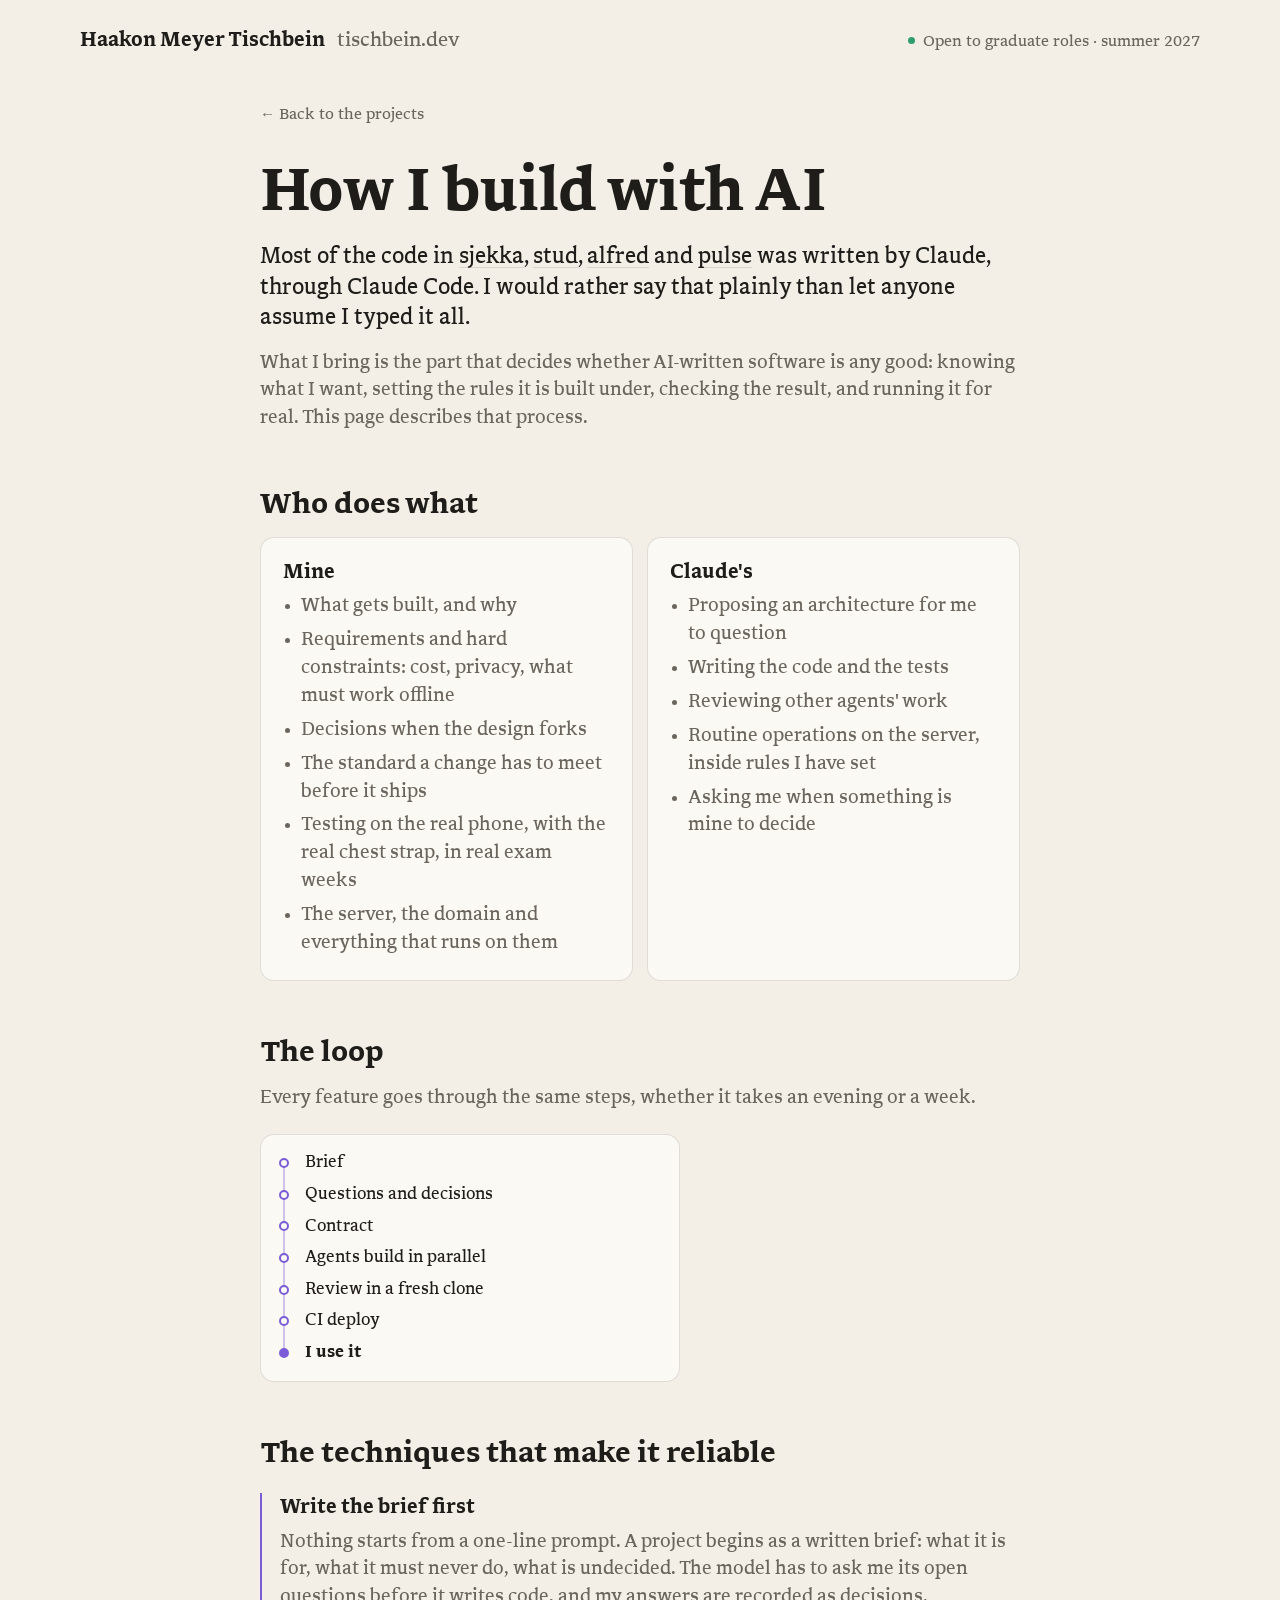
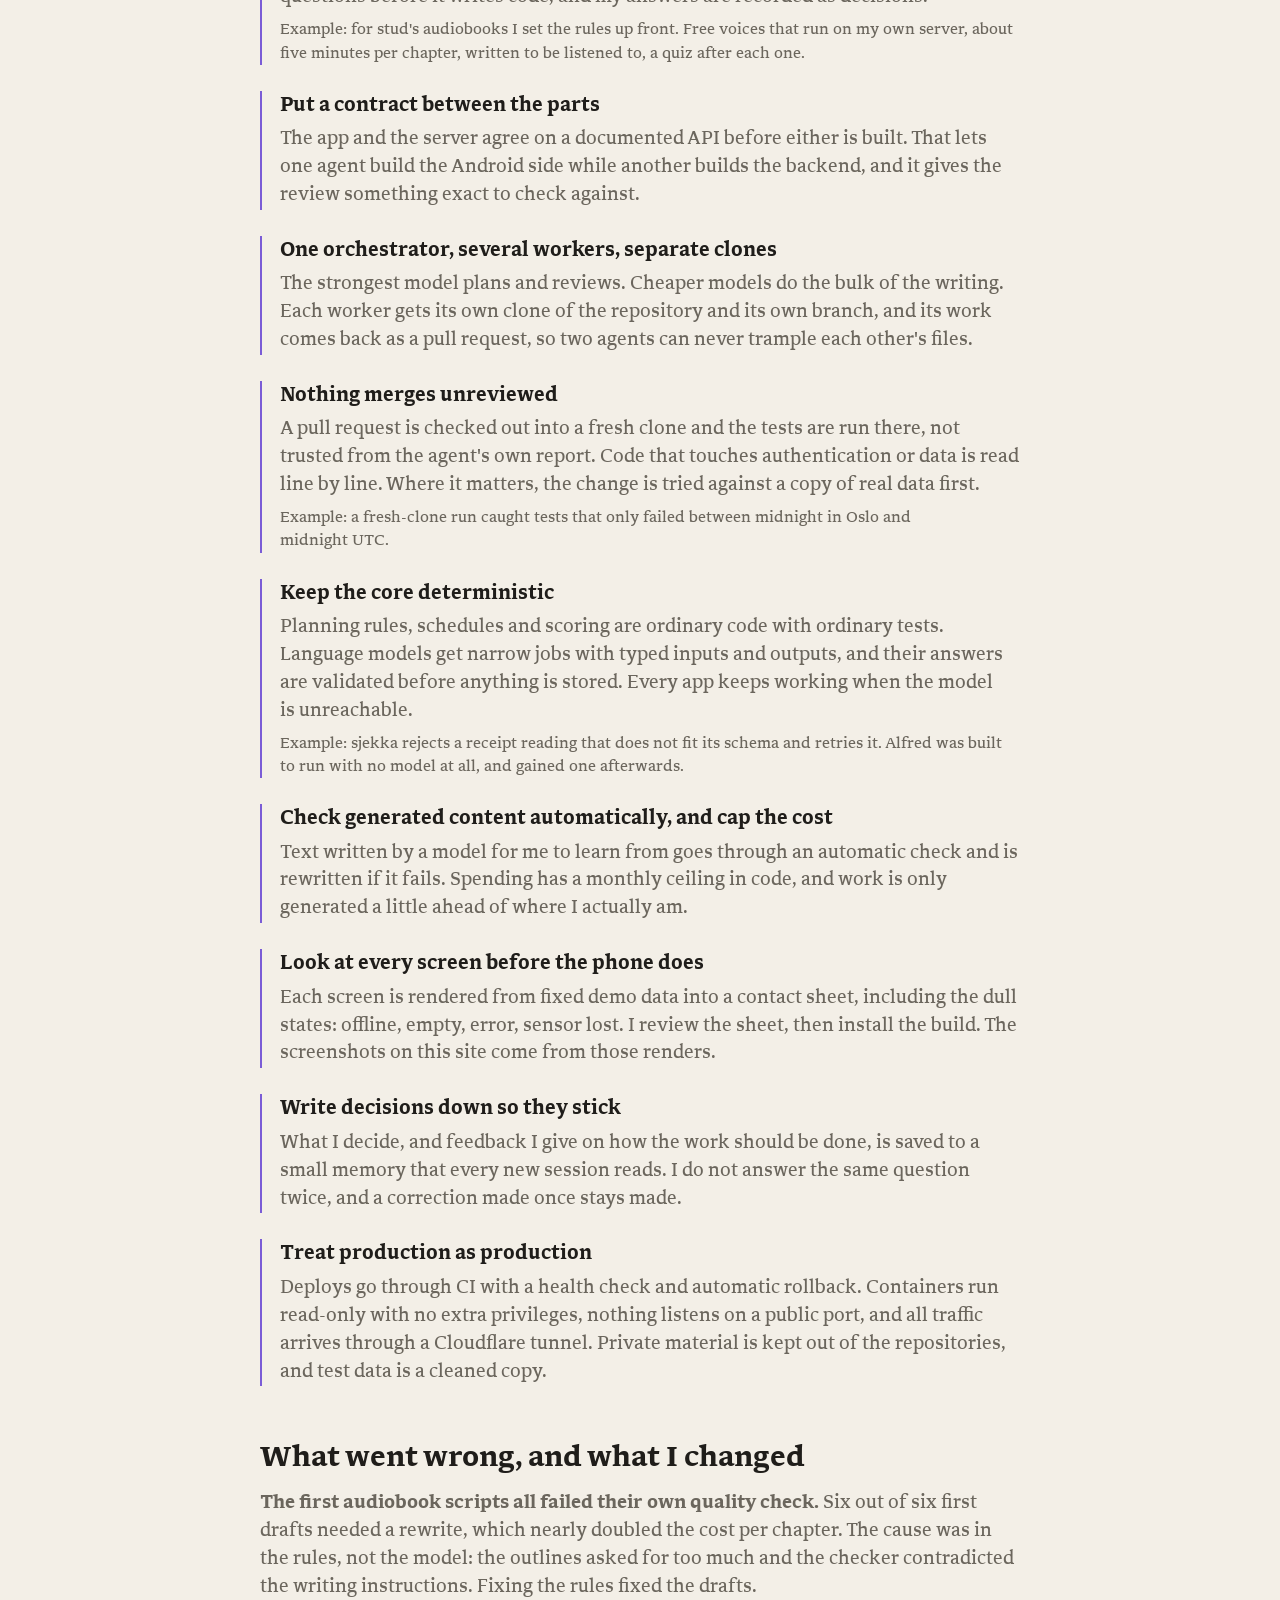
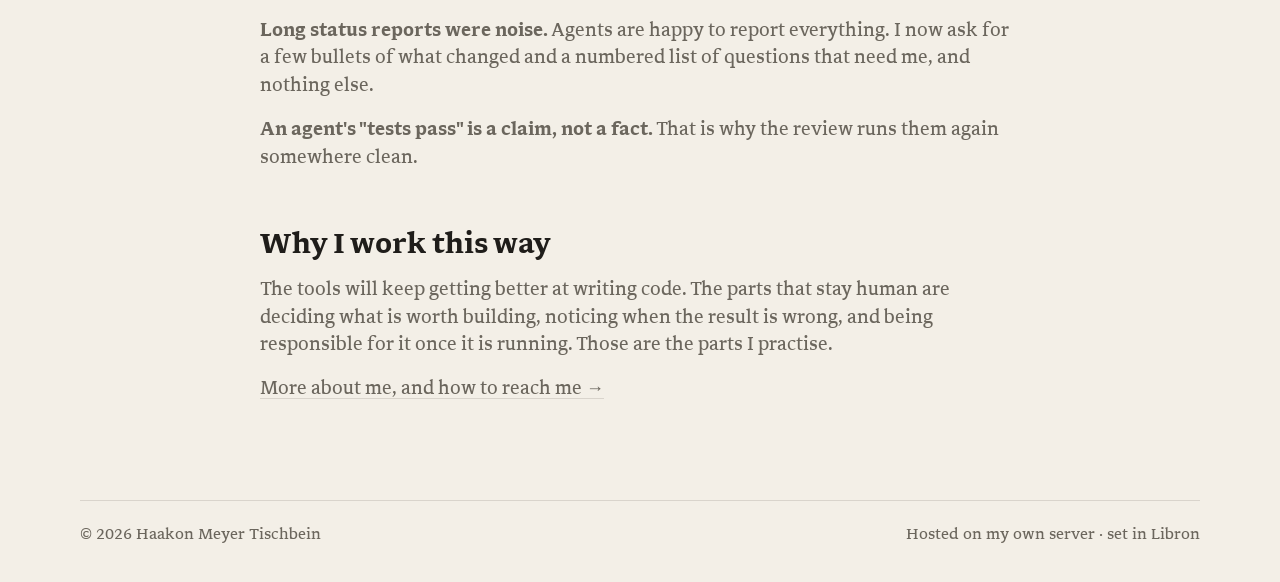
==== ai/index.html @ 83464cff "Pipeline diagrams as a compact step rail Co-Authored-By: Claude Fable 5.2 <noreply@anthropic.com> Cl" ====
<!DOCTYPE html>
<html lang="en" style="--accent:#7a5cd6">
<head>
    <meta charset="UTF-8">
    <meta name="viewport" content="width=device-width, initial-scale=1.0">
    <title>How I build with AI · Haakon Meyer Tischbein</title>
    <meta name="description" content="Most of the code in my apps is written by Claude. This is the process I use to keep ownership of the result: briefs, contracts, isolated agents, review, and production discipline.">
    <meta name="theme-color" content="#f3efe7">
    <link rel="icon" type="image/svg+xml" href="../static/favicon.svg?v=3">
    <link rel="preload" href="../static/fonts/Libron-Regular.woff2" as="font" type="font/woff2" crossorigin>
    <link rel="stylesheet" href="../style.css?v=6">
</head>
<body>
    <header class="top">
        <a href="../" class="mark">Haakon Meyer Tischbein <span>tischbein.dev</span></a>
        <a class="hire" href="../#about">Open to graduate roles · summer 2027</a>
    </header>

    <main class="article">
        <a class="back" href="../#ai">← Back to the projects</a>
        <h1>How I build with AI</h1>
        <p class="lede">Most of the code in <a href="../#sjekka">sjekka</a>, <a href="../#stud">stud</a>, <a href="../#alfred">alfred</a> and <a href="../#pulse">pulse</a> was written by Claude, through Claude Code. I would rather say that plainly than let anyone assume I typed it all.</p>
        <p>What I bring is the part that decides whether AI-written software is any good: knowing what I want, setting the rules it is built under, checking the result, and running it for real. This page describes that process.</p>

        <h2>Who does what</h2>
        <div class="split">
            <div class="box">
                <h3>Mine</h3>
                <ul>
                    <li>What gets built, and why</li>
                    <li>Requirements and hard constraints: cost, privacy, what must work offline</li>
                    <li>Decisions when the design forks</li>
                    <li>The standard a change has to meet before it ships</li>
                    <li>Testing on the real phone, with the real chest strap, in real exam weeks</li>
                    <li>The server, the domain and everything that runs on them</li>
                </ul>
            </div>
            <div class="box">
                <h3>Claude's</h3>
                <ul>
                    <li>Proposing an architecture for me to question</li>
                    <li>Writing the code and the tests</li>
                    <li>Reviewing other agents' work</li>
                    <li>Routine operations on the server, inside rules I have set</li>
                    <li>Asking me when something is mine to decide</li>
                </ul>
            </div>
        </div>

        <h2>The loop</h2>
        <p>Every feature goes through the same steps, whether it takes an evening or a week.</p>
        <ol class="flow loop" aria-label="The steps a feature goes through">
            <li>Brief</li><li>Questions and decisions</li><li>Contract</li><li>Agents build in parallel</li><li>Review in a fresh clone</li><li>CI deploy</li><li>I use it</li>
        </ol>

        <h2>The techniques that make it reliable</h2>
        <div class="tech">
            <div>
                <h3>Write the brief first</h3>
                <p>Nothing starts from a one-line prompt. A project begins as a written brief: what it is for, what it must never do, what is undecided. The model has to ask me its open questions before it writes code, and my answers are recorded as decisions.</p>
                <p class="ex">Example: for stud's audiobooks I set the rules up front. Free voices that run on my own server, about five minutes per chapter, written to be listened to, a quiz after each one.</p>
            </div>
            <div>
                <h3>Put a contract between the parts</h3>
                <p>The app and the server agree on a documented API before either is built. That lets one agent build the Android side while another builds the backend, and it gives the review something exact to check against.</p>
            </div>
            <div>
                <h3>One orchestrator, several workers, separate clones</h3>
                <p>The strongest model plans and reviews. Cheaper models do the bulk of the writing. Each worker gets its own clone of the repository and its own branch, and its work comes back as a pull request, so two agents can never trample each other's files.</p>
            </div>
            <div>
                <h3>Nothing merges unreviewed</h3>
                <p>A pull request is checked out into a fresh clone and the tests are run there, not trusted from the agent's own report. Code that touches authentication or data is read line by line. Where it matters, the change is tried against a copy of real data first.</p>
                <p class="ex">Example: a fresh-clone run caught tests that only failed between midnight in Oslo and midnight UTC.</p>
            </div>
            <div>
                <h3>Keep the core deterministic</h3>
                <p>Planning rules, schedules and scoring are ordinary code with ordinary tests. Language models get narrow jobs with typed inputs and outputs, and their answers are validated before anything is stored. Every app keeps working when the model is unreachable.</p>
                <p class="ex">Example: sjekka rejects a receipt reading that does not fit its schema and retries it. Alfred was built to run with no model at all, and gained one afterwards.</p>
            </div>
            <div>
                <h3>Check generated content automatically, and cap the cost</h3>
                <p>Text written by a model for me to learn from goes through an automatic check and is rewritten if it fails. Spending has a monthly ceiling in code, and work is only generated a little ahead of where I actually am.</p>
            </div>
            <div>
                <h3>Look at every screen before the phone does</h3>
                <p>Each screen is rendered from fixed demo data into a contact sheet, including the dull states: offline, empty, error, sensor lost. I review the sheet, then install the build. The screenshots on this site come from those renders.</p>
            </div>
            <div>
                <h3>Write decisions down so they stick</h3>
                <p>What I decide, and feedback I give on how the work should be done, is saved to a small memory that every new session reads. I do not answer the same question twice, and a correction made once stays made.</p>
            </div>
            <div>
                <h3>Treat production as production</h3>
                <p>Deploys go through CI with a health check and automatic rollback. Containers run read-only with no extra privileges, nothing listens on a public port, and all traffic arrives through a Cloudflare tunnel. Private material is kept out of the repositories, and test data is a cleaned copy.</p>
            </div>
        </div>

        <h2>What went wrong, and what I changed</h2>
        <p><b>The first audiobook scripts all failed their own quality check.</b> Six out of six first drafts needed a rewrite, which nearly doubled the cost per chapter. The cause was in the rules, not the model: the outlines asked for too much and the checker contradicted the writing instructions. Fixing the rules fixed the drafts.</p>
        <p><b>Long status reports were noise.</b> Agents are happy to report everything. I now ask for a few bullets of what changed and a numbered list of questions that need me, and nothing else.</p>
        <p><b>An agent's "tests pass" is a claim, not a fact.</b> That is why the review runs them again somewhere clean.</p>

        <h2>Why I work this way</h2>
        <p>The tools will keep getting better at writing code. The parts that stay human are deciding what is worth building, noticing when the result is wrong, and being responsible for it once it is running. Those are the parts I practise.</p>
        <p><a href="../#about">More about me, and how to reach me →</a></p>
    </main>

    <footer>
        <span>© 2026 Haakon Meyer Tischbein</span>
        <span>Hosted on my own server · set in Libron</span>
    </footer>
</body>
</html>
---- style.css ----
@font-face {
  font-family: "Libron";
  src: url("static/fonts/Libron-Regular.woff2") format("woff2");
  font-weight: 400;
  font-display: swap;
}
@font-face {
  font-family: "Libron";
  src: url("static/fonts/Libron-Bold.woff2") format("woff2");
  font-weight: 700;
  font-display: swap;
}

:root {
  --paper:  #f3efe7;                 /* warm paper background */
  --card:   #fbf9f4;                 /* raised surfaces */
  --line:   rgba(38, 34, 28, 0.13);  /* hairlines */
  --text:   #1f1d1a;                 /* ink */
  --soft:   #6b665d;                 /* secondary text */
  --accent: #2b2926;                 /* set per panel by app.js */
  color-scheme: light;
}

* { box-sizing: border-box; }

html { scroll-behavior: smooth; }
body {
  margin: 0;
  background: var(--paper);
  color: var(--text);
  font-family: "Libron", Georgia, serif;
  font-size: 18px;
  line-height: 1.55;
  -webkit-font-smoothing: antialiased;
}
::selection { background: var(--text); color: var(--paper); }
a { color: inherit; text-decoration: none; }
:focus-visible { outline: 2px solid var(--accent); outline-offset: 3px; border-radius: 4px; }

.top, .tabs, .stage, footer, .article {
  width: min(1120px, 100% - 40px);
  margin-inline: auto;
}

/* name + availability */
.top {
  display: flex;
  flex-wrap: wrap;
  justify-content: space-between;
  align-items: baseline;
  gap: 6px 20px;
  padding: 26px 0 18px;
}
.mark { font-weight: 700; font-size: 19px; }
.mark span { margin-left: 8px; font-weight: 400; color: var(--soft); }
.hire {
  font-size: 15px;
  color: var(--soft);
  transition: color 150ms;
}
.hire::before {
  content: "";
  display: inline-block;
  width: 7px; height: 7px;
  margin-right: 8px;
  border-radius: 50%;
  background: #2f9d6c;
  vertical-align: 2px;
}
.hire:hover { color: var(--text); }

/* the nav bar: one tab per app */
.tabs {
  display: flex;
  align-items: stretch;
  gap: 4px;
  padding: 6px;
  background: var(--card);
  border: 1px solid var(--line);
  border-radius: 18px;
  overflow-x: auto;
  scrollbar-width: none;
}
.tabs::-webkit-scrollbar { display: none; }
.tabs a {
  flex: 1 0 auto;
  display: flex;
  flex-direction: column;
  align-items: center;
  gap: 4px;
  min-width: 84px;
  padding: 12px 14px 10px;
  border-radius: 13px;
  font-size: 15px;
  color: var(--soft);
  white-space: nowrap;
  transition: background 180ms, color 180ms;
}
.tabs svg {
  width: 30px; height: 30px;
  fill: none;
  stroke: currentColor;
  stroke-width: 1.7;
  stroke-linecap: round;
  stroke-linejoin: round;
  transition: transform 220ms cubic-bezier(.3, 1.5, .5, 1), stroke 180ms;
}
.tabs a:hover { color: var(--text); }
.tabs a.on {
  background: var(--paper);
  color: var(--text);
  box-shadow: inset 0 0 0 1px var(--line), 0 1px 2px rgba(38, 34, 28, 0.06);
}
.tabs a.on svg { stroke: var(--accent); transform: translateY(-2px) scale(1.08); }
.tabs .sep { flex: 0 0 1px; margin: 10px 4px; background: var(--line); }

/* the showcase: 3D object on the left, the selected panel on the right */
.stage {
  display: grid;
  grid-template-columns: minmax(0, 5fr) minmax(0, 7fr);
  gap: 24px 48px;
  align-items: start;
  padding: 36px 0 80px;
}
.object {
  position: sticky;
  top: 20px;
  aspect-ratio: 1;
  border-radius: 28px;
  background:
    radial-gradient(closest-side at 50% 46%, color-mix(in srgb, var(--accent) 13%, transparent), transparent 100%);
  transition: background 400ms;
}
.object canvas { display: block; width: 100%; height: 100%; }
.object.no-gl { display: none; }
html:not(.js) .object { display: none; }
html:not(.js) .stage, .stage:has(.object.no-gl) { grid-template-columns: minmax(0, 720px); justify-content: center; }

.panel { min-width: 0; }
.panel[hidden] { display: none; }
html.js .panel { animation: rise 320ms cubic-bezier(.2, .7, .2, 1) both; }
html:not(.js) .panel + .panel { margin-top: 80px; padding-top: 48px; border-top: 1px solid var(--line); }
@keyframes rise { from { opacity: 0; transform: translateY(8px); } }

.kicker {
  margin: 6px 0 10px;
  font-size: 15px;
  color: var(--soft);
}
.live {
  display: inline-block;
  margin-right: 8px;
  padding: 1px 9px 2px;
  border-radius: 99px;
  background: color-mix(in srgb, var(--accent) 14%, transparent);
  color: color-mix(in srgb, var(--accent) 78%, var(--text));
  font-size: 13px;
  font-weight: 700;
}
.panel h1, .panel h2 {
  margin: 0 0 14px;
  font-size: clamp(38px, 5vw, 56px);
  line-height: 1.05;
  font-weight: 700;
  letter-spacing: -0.01em;
  text-wrap: balance;
}
.panel h3 {
  margin: 40px 0 12px;
  padding-top: 20px;
  border-top: 1px solid var(--line);
  font-size: 15px;
  font-weight: 700;
  letter-spacing: 0.08em;
  text-transform: uppercase;
  color: var(--soft);
}
.lede {
  max-width: 36em;
  margin: 0 0 26px;
  font-size: 21px;
  line-height: 1.45;
  text-wrap: pretty;
}

/* phone screenshots */
.shots {
  display: grid;
  grid-template-columns: repeat(3, minmax(0, 1fr));
  gap: 14px;
  margin: 0 0 10px;
}
.shots figure { margin: 0; }
.shots img {
  display: block;
  width: 100%;
  height: auto;
  border-radius: 18px;
  border: 5px solid #171614;
  background: #171614;
  box-shadow: 0 14px 30px -14px rgba(38, 34, 28, 0.45);
}
.shots figcaption { margin-top: 10px; font-size: 14px; color: var(--soft); text-align: center; }
.note { margin: 0 0 26px; font-size: 14px; color: var(--soft); }

/* browser frame for the sjekka recording */
.browser {
  display: block;
  overflow: hidden;
  margin: 0 0 26px;
  border: 1px solid var(--line);
  border-radius: 12px;
  background: #0d0c0b;
  box-shadow: 0 14px 30px -16px rgba(38, 34, 28, 0.4);
}
.browser .chrome {
  display: flex;
  justify-content: space-between;
  padding: 7px 14px;
  background: var(--card);
  border-bottom: 1px solid var(--line);
  font-size: 14px;
  color: var(--soft);
}
.browser video { display: block; width: 100%; aspect-ratio: 16 / 10; object-fit: cover; object-position: top; }

/* small pipeline diagrams: a rail of steps, the last one filled */
.flow {
  margin: 0 0 22px;
  padding: 12px 18px 12px 16px;
  list-style: none;
  background: var(--card);
  border: 1px solid var(--line);
  border-radius: 14px;
  font-size: 16px;
  line-height: 1.35;
}
.flow li {
  position: relative;
  padding: 5px 0 5px 28px;
}
.flow li::before {
  content: "";
  position: absolute;
  left: 2px; top: calc(5px + 0.675em - 5px);
  width: 10px; height: 10px;
  border-radius: 50%;
  border: 2px solid var(--accent);
  background: var(--card);
  box-sizing: border-box;
  z-index: 1;
}
.flow li:not(:last-child)::after {
  content: "";
  position: absolute;
  left: 6px; top: calc(0.675em + 5px);
  width: 2px; height: 100%;
  background: color-mix(in srgb, var(--accent) 35%, transparent);
}
.flow li:last-child { font-weight: 700; }
.flow li:last-child::before { background: var(--accent); }

.points, .why, .also, .steps { margin: 0 0 22px; padding: 0; list-style: none; }
.points li, .why li, .also li {
  position: relative;
  margin-bottom: 9px;
  padding-left: 20px;
  color: var(--soft);
  max-width: 40em;
}
.points li::before, .why li::before, .also li::before {
  content: "";
  position: absolute;
  left: 2px; top: 0.62em;
  width: 7px; height: 7px;
  border-radius: 2px;
  background: var(--accent);
}
.why li { margin-bottom: 14px; }
.why b, .steps b, .cv b, .also a { color: var(--text); }
.why a, .built a, .article p a { border-bottom: 1px solid var(--line); transition: border-color 150ms; }
.why a:hover, .built a:hover, .article p a:hover { border-color: var(--text); }

.steps { counter-reset: step; }
.steps li {
  counter-increment: step;
  position: relative;
  margin-bottom: 14px;
  padding-left: 40px;
  color: var(--soft);
  max-width: 40em;
}
.steps li::before {
  content: counter(step);
  position: absolute;
  left: 0; top: 1px;
  width: 26px; height: 26px;
  border-radius: 50%;
  background: color-mix(in srgb, var(--accent) 14%, transparent);
  color: color-mix(in srgb, var(--accent) 78%, var(--text));
  font-size: 14px;
  font-weight: 700;
  line-height: 26px;
  text-align: center;
}

.tags { display: flex; flex-wrap: wrap; gap: 6px; margin: 0 0 24px; padding: 0; list-style: none; }
.tags li {
  padding: 2px 10px 3px;
  border: 1px solid var(--line);
  border-radius: 99px;
  font-size: 14px;
  color: var(--soft);
}

.actions { display: flex; flex-wrap: wrap; gap: 10px; margin: 0 0 22px; }
.pill {
  display: inline-flex;
  align-items: center;
  gap: 8px;
  padding: 9px 18px 10px;
  border: 1px solid var(--line);
  border-radius: 99px;
  background: var(--card);
  color: var(--text);
  font: inherit;
  font-size: 16px;
  cursor: pointer;
  transition: transform 150ms, border-color 150ms, background 150ms;
}
.pill:hover { transform: translateY(-1px); border-color: var(--text); }
.pill.primary { background: var(--text); border-color: var(--text); color: var(--paper); }
.arrow { display: inline-block; transition: transform 150ms; }
a:hover > .arrow { transform: translate(2px, -2px); }

.built { margin: 0; font-size: 15px; color: var(--soft); }

/* CV-style rows */
.cv { margin: 0; }
.cv div {
  display: grid;
  grid-template-columns: 130px minmax(0, 1fr);
  gap: 4px 16px;
  padding: 7px 0;
}
.cv dt { color: var(--soft); font-size: 16px; }
.cv dd { margin: 0; color: var(--soft); }
.also a { margin-right: 6px; font-weight: 700; }

footer {
  display: flex;
  flex-wrap: wrap;
  justify-content: space-between;
  gap: 8px;
  padding: 22px 0 36px;
  border-top: 1px solid var(--line);
  font-size: 15px;
  color: var(--soft);
}

/* the long-form page */
.article { max-width: 760px; padding: 28px 0 80px; }
.article .back { font-size: 15px; color: var(--soft); }
.article .back:hover { color: var(--text); }
.article h1 {
  margin: 34px 0 18px;
  font-size: clamp(38px, 6vw, 58px);
  line-height: 1.05;
  letter-spacing: -0.01em;
  text-wrap: balance;
}
.article h2 { margin: 56px 0 14px; font-size: 28px; line-height: 1.2; }
.article h3 { margin: 0 0 6px; font-size: 19px; }
.article p { margin: 0 0 16px; color: var(--soft); text-wrap: pretty; }
.article p.lede { color: var(--text); }
.article .split {
  display: grid;
  grid-template-columns: repeat(2, minmax(0, 1fr));
  gap: 14px;
}
.article .box {
  padding: 20px 22px 8px;
  background: var(--card);
  border: 1px solid var(--line);
  border-radius: 14px;
}
.article .box ul { margin: 0 0 14px; padding-left: 18px; color: var(--soft); }
.article .box li { margin-bottom: 6px; }
.article .loop { margin: 22px 0 8px; max-width: 420px; }
.article .tech { display: grid; gap: 26px; margin-top: 22px; }
.article .tech > div { padding-left: 18px; border-left: 2px solid var(--accent); }
.article .tech p { margin-bottom: 0; }
.article .tech .ex { margin-top: 6px; font-size: 15px; }

@media (max-width: 860px) {
  .stage { grid-template-columns: minmax(0, 1fr); padding-top: 12px; }
  .object { position: static; width: min(300px, 70%); margin: 0 auto -8px; }
  .tabs a { min-width: 72px; padding: 10px 12px 8px; }
  .cv div { grid-template-columns: minmax(0, 1fr); }
  .article .split { grid-template-columns: minmax(0, 1fr); }
}
@media (max-width: 480px) {
  body { font-size: 17px; }
  .lede { font-size: 19px; }
  .shots { gap: 8px; }
  .shots img { border-width: 3px; border-radius: 12px; }
}
@media (prefers-reduced-motion: reduce) {
  html { scroll-behavior: auto; }
  html.js .panel { animation: none; }
  * { transition: none !important; }
}
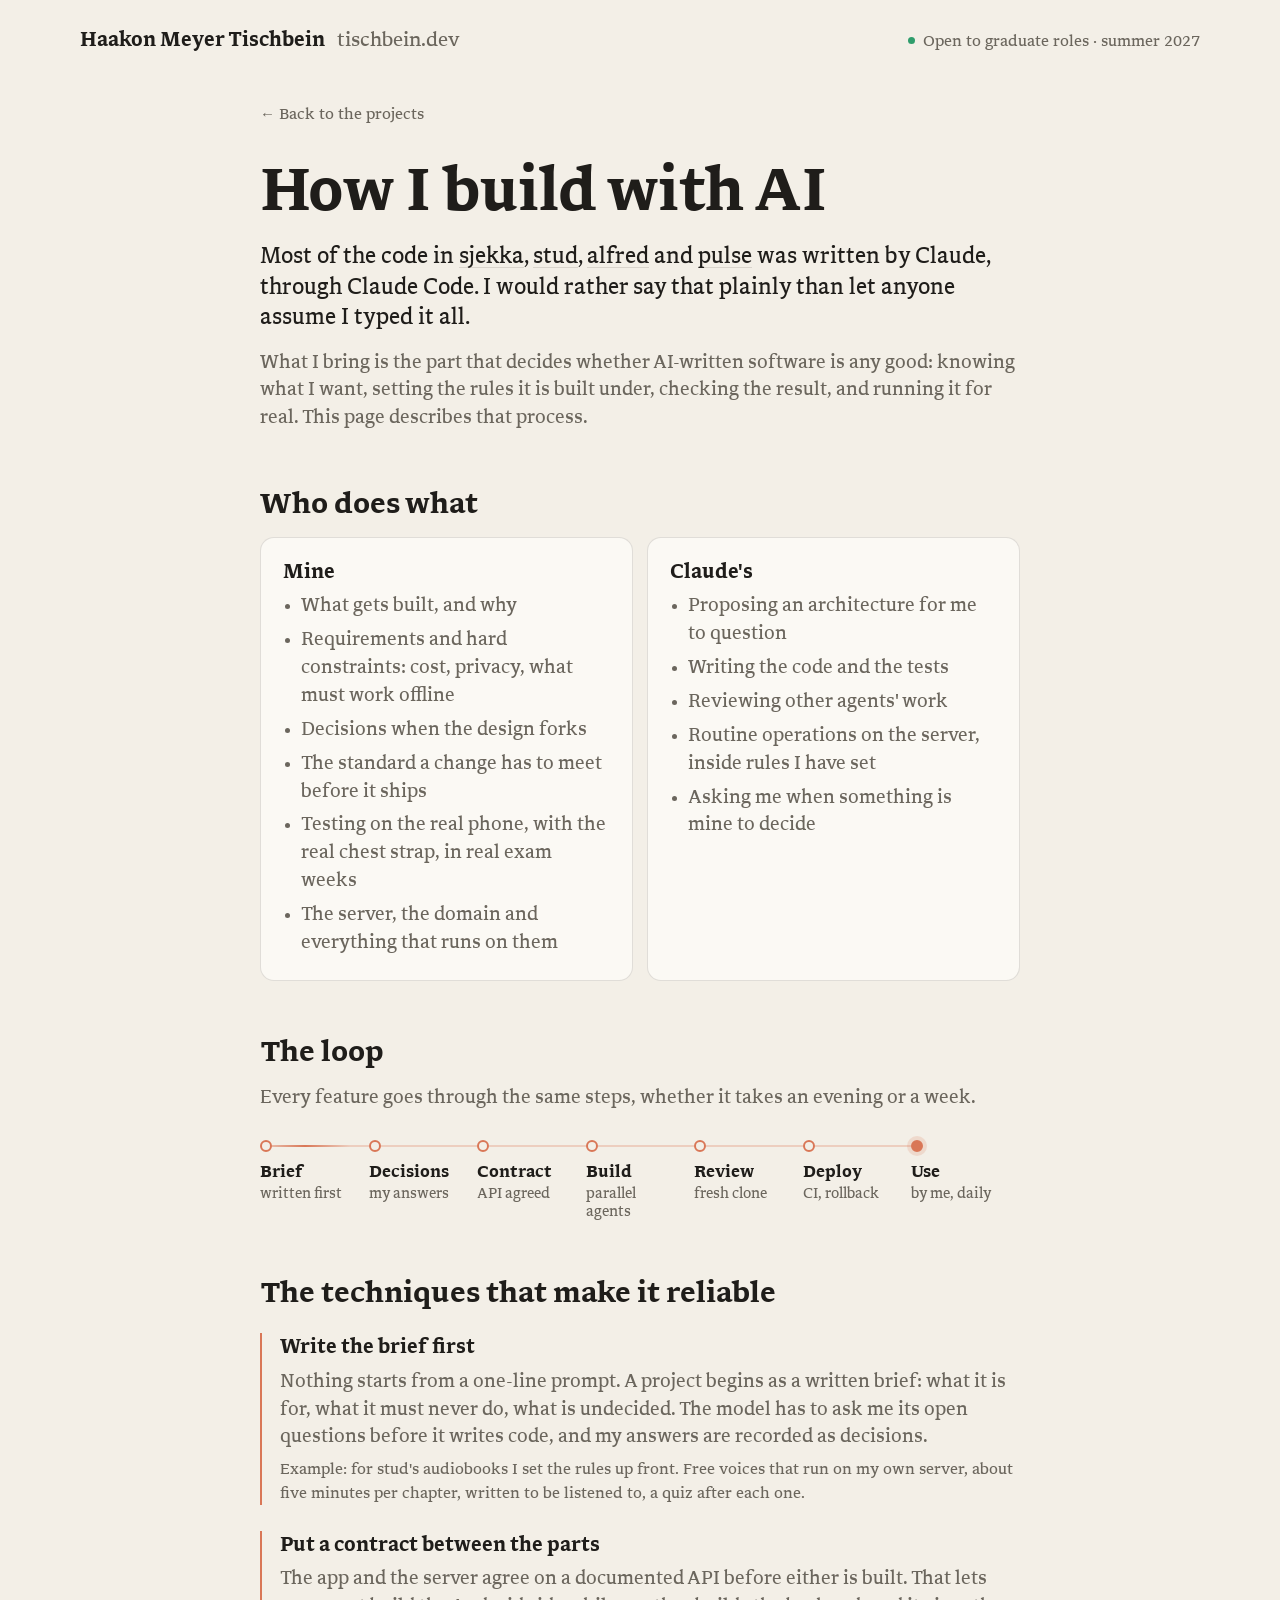
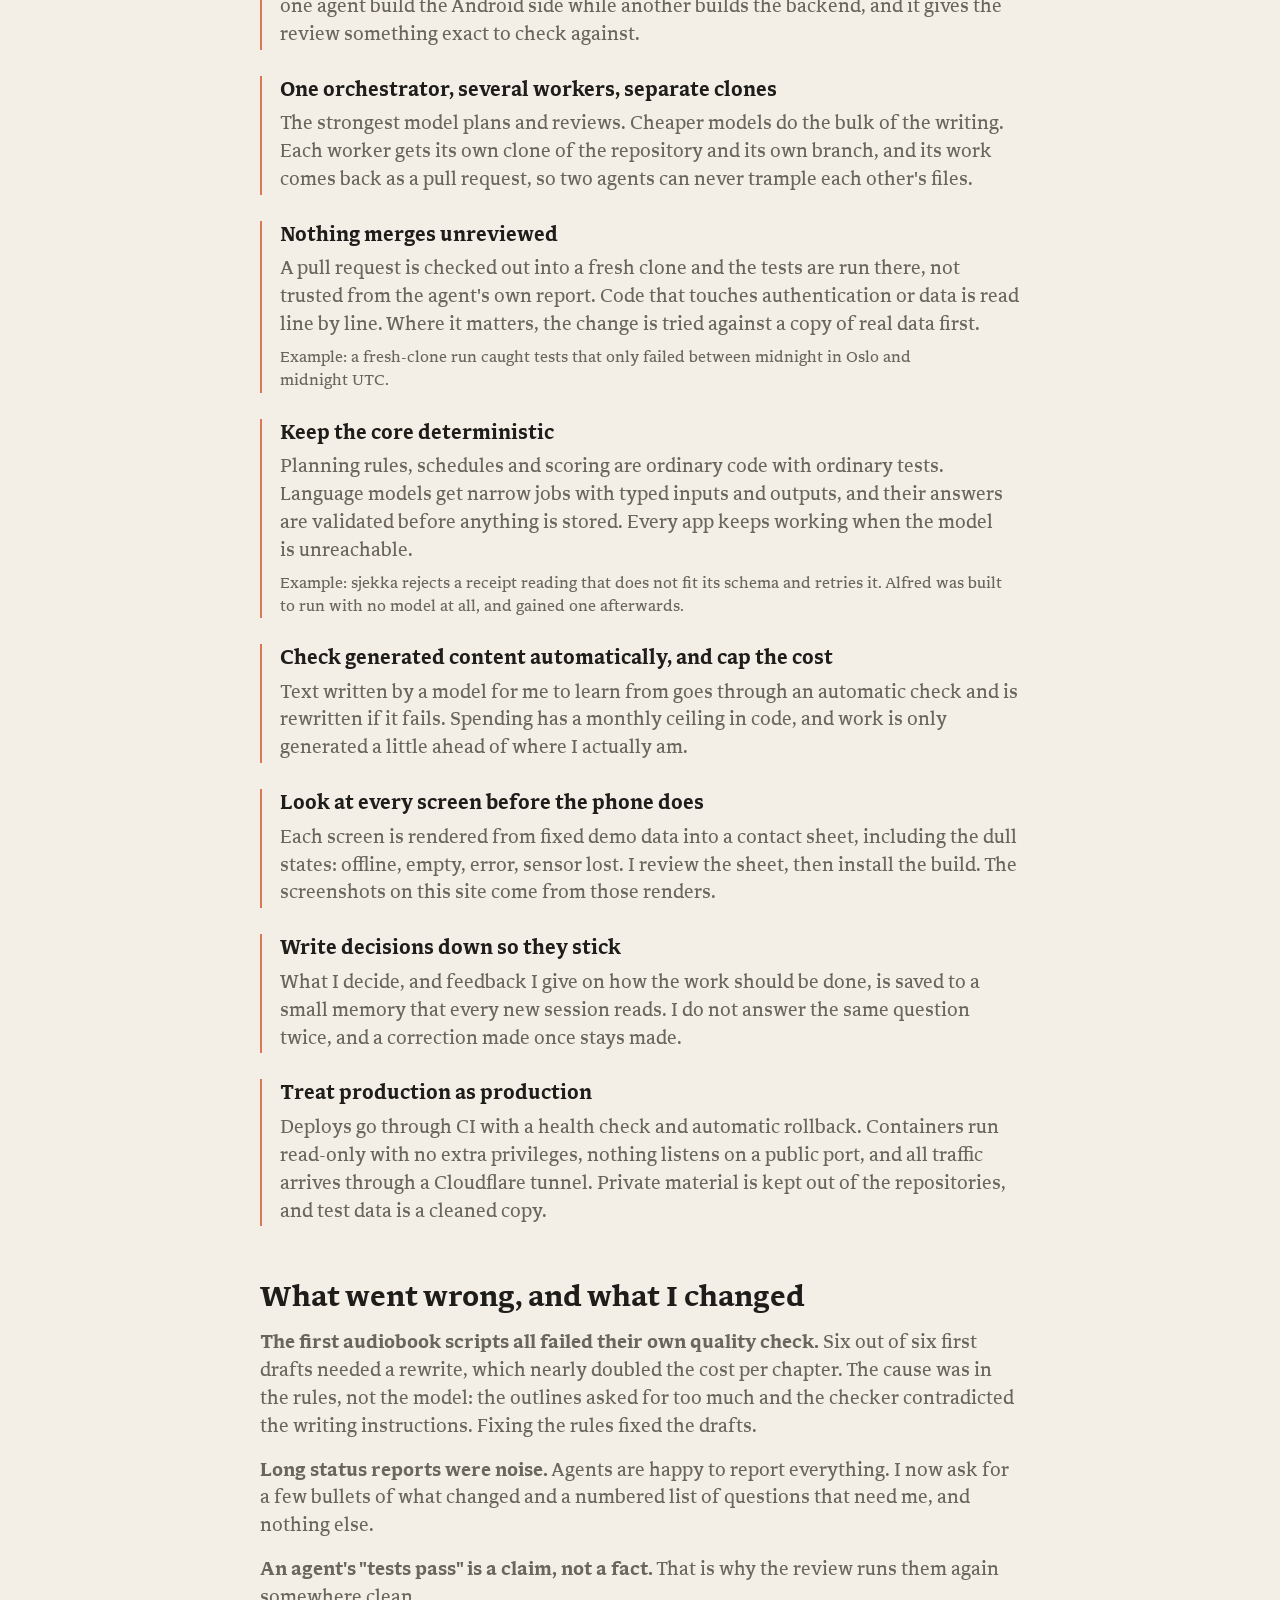
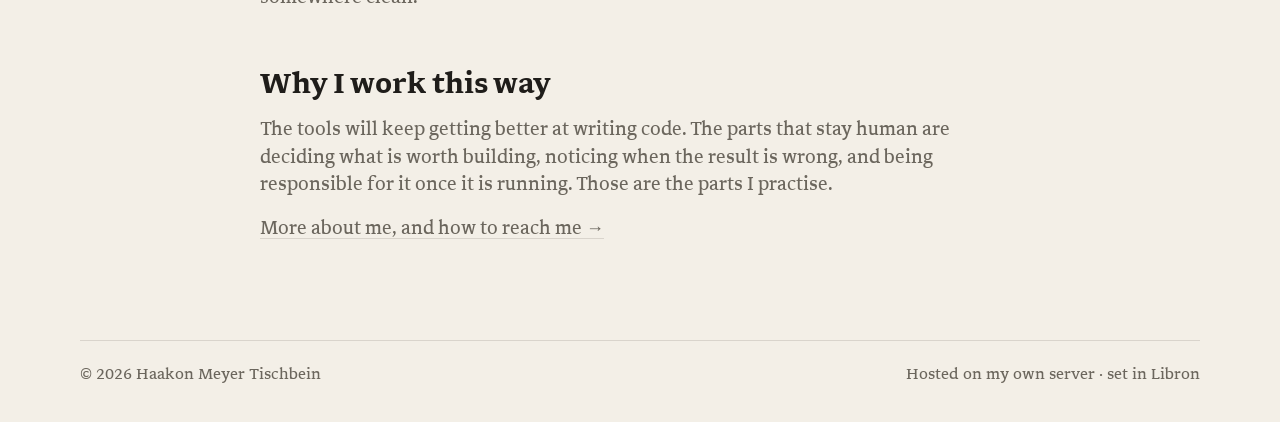
==== commit f71a794f: "Diagrams as a station track; AI object as a coral starburst Co-Authored-By: Claude Fable 5.2 <norepl" ====
--- a/ai/index.html
+++ b/ai/index.html
@@ -1,5 +1,5 @@
 <!DOCTYPE html>
-<html lang="en" style="--accent:#7a5cd6">
+<html lang="en" style="--accent:#d97757">
 <head>
     <meta charset="UTF-8">
     <meta name="viewport" content="width=device-width, initial-scale=1.0">
@@ -8,7 +8,7 @@
     <meta name="theme-color" content="#f3efe7">
     <link rel="icon" type="image/svg+xml" href="../static/favicon.svg?v=3">
     <link rel="preload" href="../static/fonts/Libron-Regular.woff2" as="font" type="font/woff2" crossorigin>
-    <link rel="stylesheet" href="../style.css?v=6">
+    <link rel="stylesheet" href="../style.css?v=7">
 </head>
 <body>
     <header class="top">
@@ -49,9 +49,9 @@
 
         <h2>The loop</h2>
         <p>Every feature goes through the same steps, whether it takes an evening or a week.</p>
-        <ol class="flow loop" aria-label="The steps a feature goes through">
-            <li>Brief</li><li>Questions and decisions</li><li>Contract</li><li>Agents build in parallel</li><li>Review in a fresh clone</li><li>CI deploy</li><li>I use it</li>
-        </ol>
+        <ol class="flow loop" style="--n:7" aria-label="The steps a feature goes through">
+                <li><b>Brief</b><span>written first</span></li><li><b>Decisions</b><span>my answers</span></li><li><b>Contract</b><span>API agreed</span></li><li><b>Build</b><span>parallel agents</span></li><li><b>Review</b><span>fresh clone</span></li><li><b>Deploy</b><span>CI, rollback</span></li><li><b>Use</b><span>by me, daily</span></li>
+            </ol>
 
         <h2>The techniques that make it reliable</h2>
         <div class="tech">
--- a/style.css
+++ b/style.css
@@ -224,41 +224,57 @@
 }
 .browser video { display: block; width: 100%; aspect-ratio: 16 / 10; object-fit: cover; object-position: top; }
 
-/* small pipeline diagrams: a rail of steps, the last one filled */
+/* pipeline diagrams: stations on a track, a highlight travelling along it */
 .flow {
-  margin: 0 0 22px;
-  padding: 12px 18px 12px 16px;
+  position: relative;
+  display: grid;
+  grid-template-columns: repeat(var(--n, 4), minmax(0, 1fr));
+  margin: 4px 0 26px;
+  padding: 0;
   list-style: none;
-  background: var(--card);
-  border: 1px solid var(--line);
-  border-radius: 14px;
-  font-size: 16px;
-  line-height: 1.35;
 }
 .flow li {
   position: relative;
-  padding: 5px 0 5px 28px;
-}
+  padding: 24px 14px 0 0;
+  font-size: 14px;
+  line-height: 1.3;
+  color: var(--soft);
+}
+.flow b { display: block; margin-bottom: 2px; font-size: 16px; color: var(--text); }
+.flow span { display: block; text-wrap: balance; }
 .flow li::before {
   content: "";
   position: absolute;
-  left: 2px; top: calc(5px + 0.675em - 5px);
-  width: 10px; height: 10px;
+  left: 0; top: 2px;
+  width: 12px; height: 12px;
   border-radius: 50%;
   border: 2px solid var(--accent);
-  background: var(--card);
+  background: var(--paper);
   box-sizing: border-box;
   z-index: 1;
 }
+.flow li:last-child::before { background: var(--accent); box-shadow: 0 0 0 4px color-mix(in srgb, var(--accent) 18%, transparent); }
 .flow li:not(:last-child)::after {
   content: "";
   position: absolute;
-  left: 6px; top: calc(0.675em + 5px);
-  width: 2px; height: 100%;
-  background: color-mix(in srgb, var(--accent) 35%, transparent);
-}
-.flow li:last-child { font-weight: 700; }
-.flow li:last-child::before { background: var(--accent); }
+  left: 12px; right: 0; top: 7px;
+  height: 2px;
+  background: color-mix(in srgb, var(--accent) 28%, transparent);
+}
+.flow::after {
+  content: "";
+  position: absolute;
+  left: 0; top: 7px;
+  width: calc(100% - 100% / var(--n, 4));
+  height: 2px;
+  background: linear-gradient(90deg, transparent, var(--accent), transparent) no-repeat;
+  background-size: 90px 100%;
+  animation: travel 3.6s cubic-bezier(.45, 0, .55, 1) infinite;
+}
+@keyframes travel {
+  from { background-position: -90px 0; }
+  to { background-position: calc(100% + 90px) 0; }
+}
 
 .points, .why, .also, .steps { margin: 0 0 22px; padding: 0; list-style: none; }
 .points li, .why li, .also li {
@@ -386,7 +402,7 @@
 }
 .article .box ul { margin: 0 0 14px; padding-left: 18px; color: var(--soft); }
 .article .box li { margin-bottom: 6px; }
-.article .loop { margin: 22px 0 8px; max-width: 420px; }
+.article .loop { margin: 26px 0 8px; }
 .article .tech { display: grid; gap: 26px; margin-top: 22px; }
 .article .tech > div { padding-left: 18px; border-left: 2px solid var(--accent); }
 .article .tech p { margin-bottom: 0; }
@@ -399,6 +415,13 @@
   .cv div { grid-template-columns: minmax(0, 1fr); }
   .article .split { grid-template-columns: minmax(0, 1fr); }
 }
+@media (max-width: 600px) {
+  .flow li { padding-right: 8px; }
+  .flow b { font-size: 14px; }
+  .flow span { font-size: 12px; }
+  .flow.loop { grid-template-columns: repeat(4, minmax(0, 1fr)); row-gap: 16px; }
+  .flow.loop::after { display: none; }
+}
 @media (max-width: 480px) {
   body { font-size: 17px; }
   .lede { font-size: 19px; }
@@ -408,5 +431,6 @@
 @media (prefers-reduced-motion: reduce) {
   html { scroll-behavior: auto; }
   html.js .panel { animation: none; }
+  .flow::after { display: none; }
   * { transition: none !important; }
 }
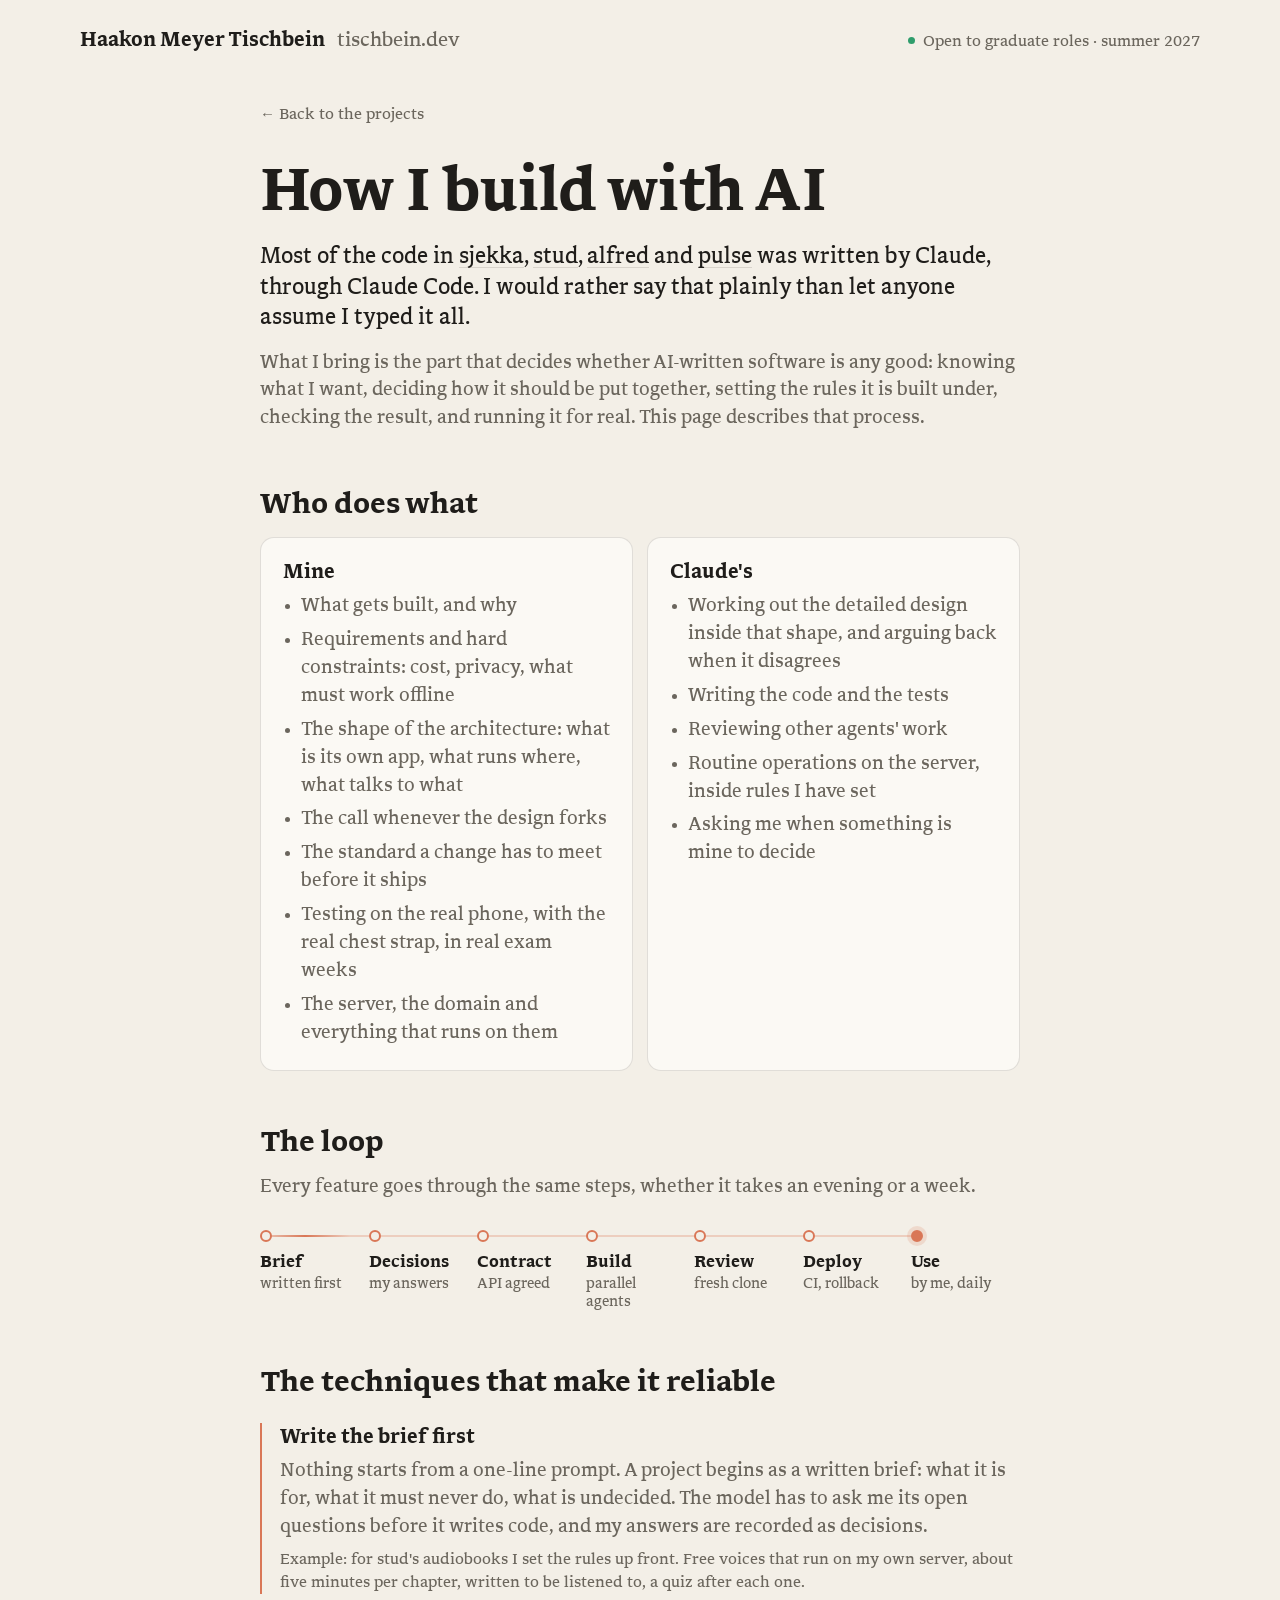
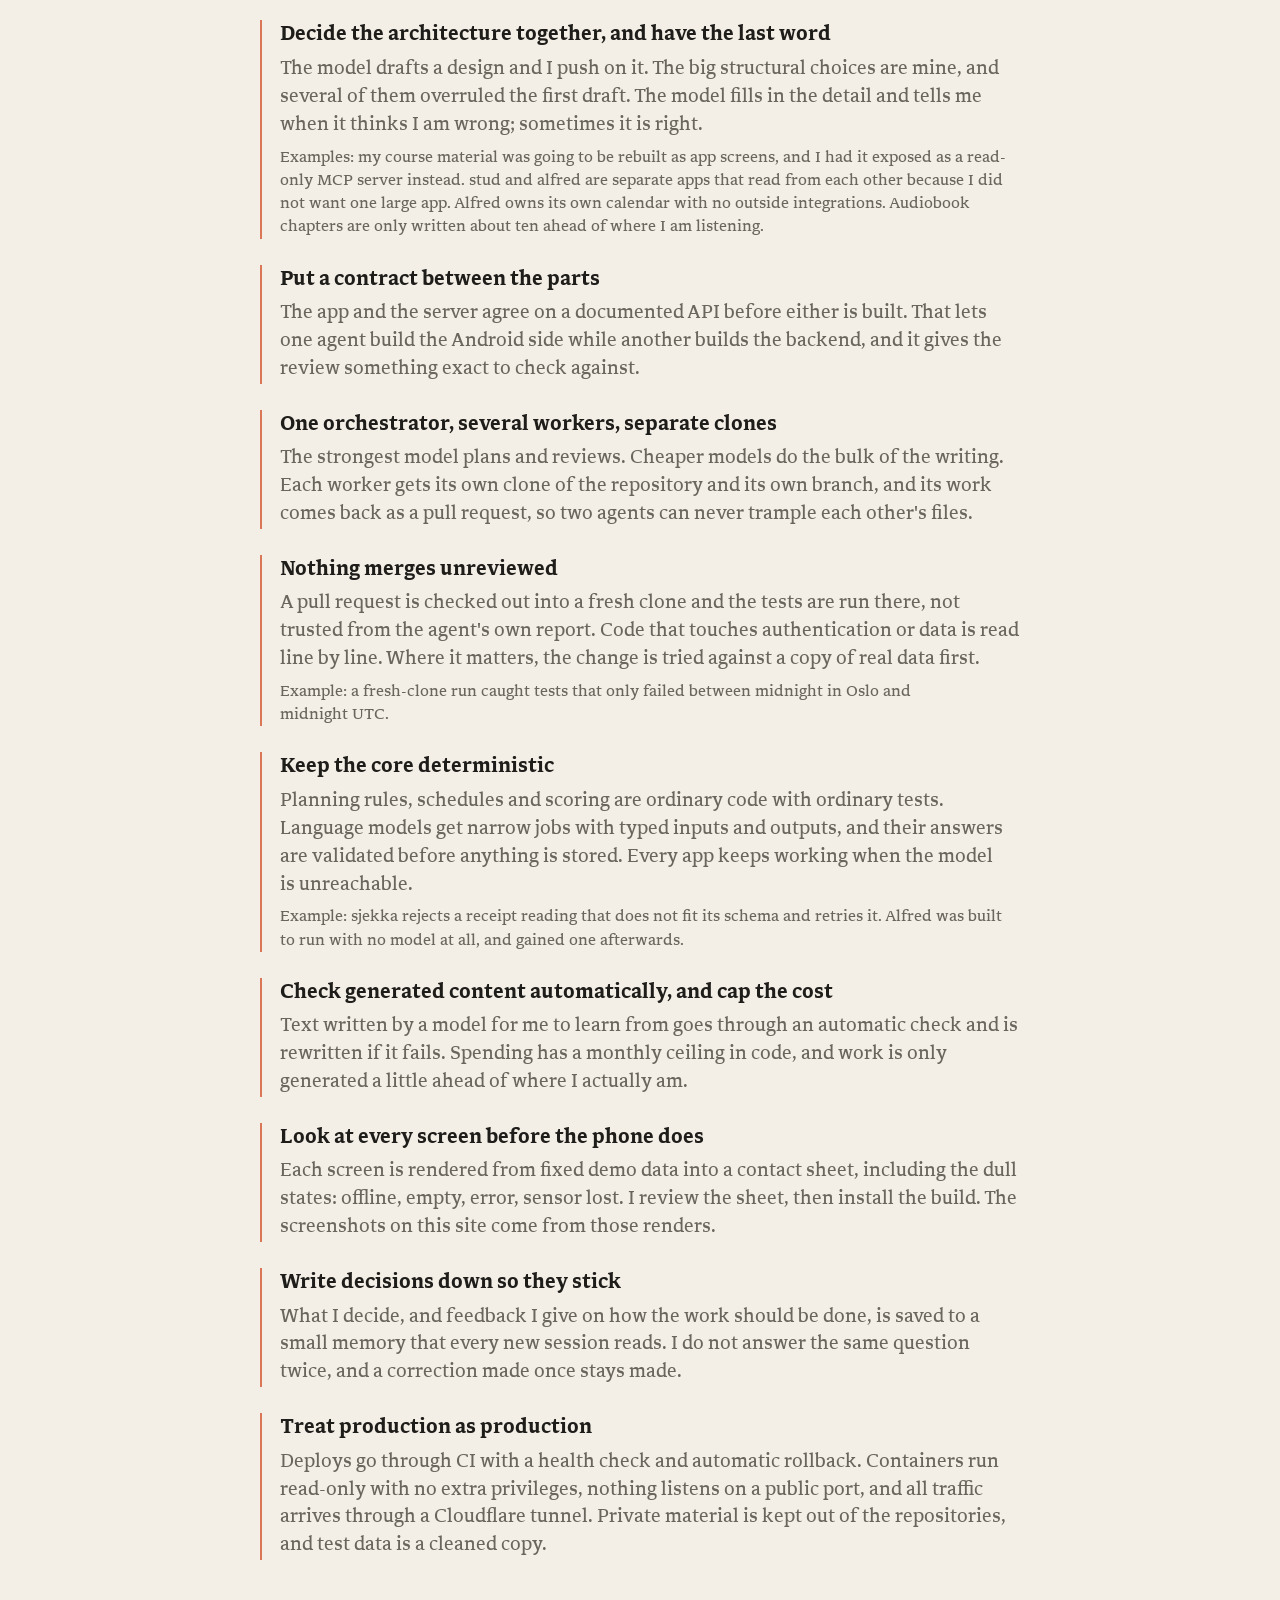
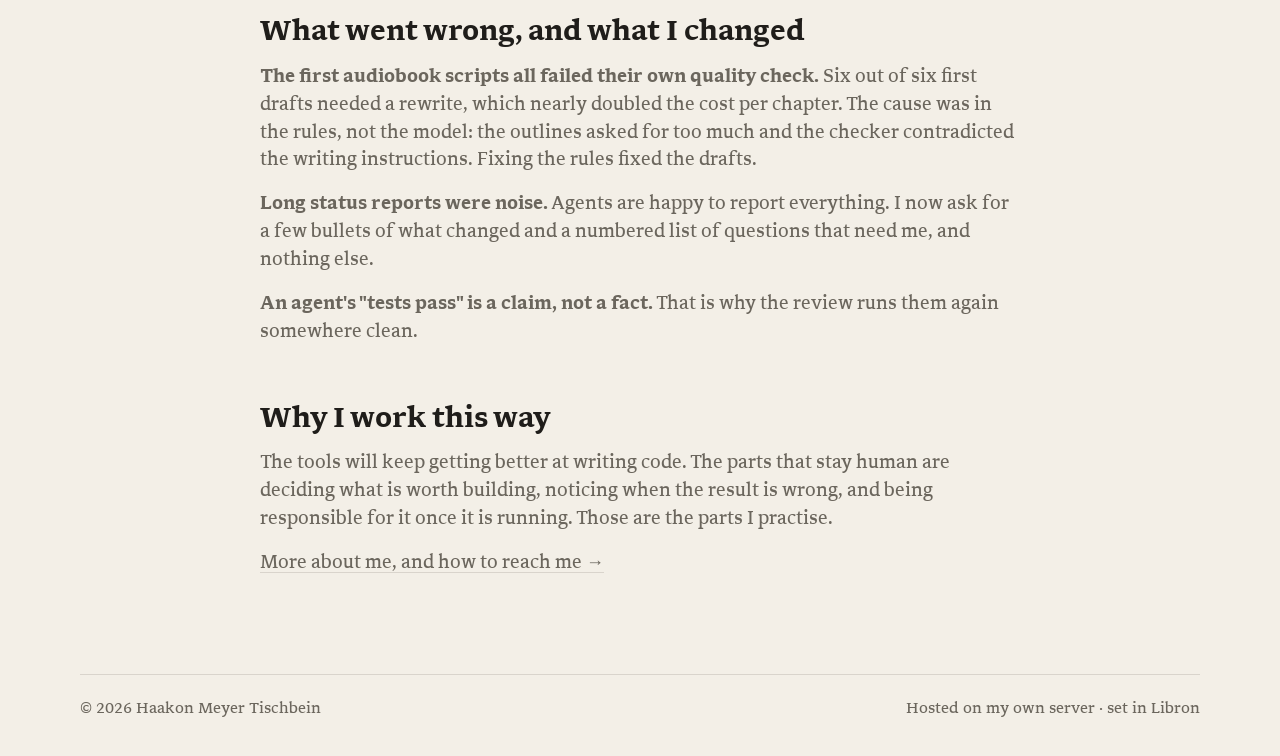
==== commit c1f5a75a: "Make my part in the architecture explicit Co-Authored-By: Claude Fable 5.2 <noreply@anthropic.com> C" ====
--- a/ai/index.html
+++ b/ai/index.html
@@ -8,7 +8,7 @@
     <meta name="theme-color" content="#f3efe7">
     <link rel="icon" type="image/svg+xml" href="../static/favicon.svg?v=3">
     <link rel="preload" href="../static/fonts/Libron-Regular.woff2" as="font" type="font/woff2" crossorigin>
-    <link rel="stylesheet" href="../style.css?v=7">
+    <link rel="stylesheet" href="../style.css?v=10">
 </head>
 <body>
     <header class="top">
@@ -20,7 +20,7 @@
         <a class="back" href="../#ai">← Back to the projects</a>
         <h1>How I build with AI</h1>
         <p class="lede">Most of the code in <a href="../#sjekka">sjekka</a>, <a href="../#stud">stud</a>, <a href="../#alfred">alfred</a> and <a href="../#pulse">pulse</a> was written by Claude, through Claude Code. I would rather say that plainly than let anyone assume I typed it all.</p>
-        <p>What I bring is the part that decides whether AI-written software is any good: knowing what I want, setting the rules it is built under, checking the result, and running it for real. This page describes that process.</p>
+        <p>What I bring is the part that decides whether AI-written software is any good: knowing what I want, deciding how it should be put together, setting the rules it is built under, checking the result, and running it for real. This page describes that process.</p>
 
         <h2>Who does what</h2>
         <div class="split">
@@ -29,7 +29,8 @@
                 <ul>
                     <li>What gets built, and why</li>
                     <li>Requirements and hard constraints: cost, privacy, what must work offline</li>
-                    <li>Decisions when the design forks</li>
+                    <li>The shape of the architecture: what is its own app, what runs where, what talks to what</li>
+                    <li>The call whenever the design forks</li>
                     <li>The standard a change has to meet before it ships</li>
                     <li>Testing on the real phone, with the real chest strap, in real exam weeks</li>
                     <li>The server, the domain and everything that runs on them</li>
@@ -38,7 +39,7 @@
             <div class="box">
                 <h3>Claude's</h3>
                 <ul>
-                    <li>Proposing an architecture for me to question</li>
+                    <li>Working out the detailed design inside that shape, and arguing back when it disagrees</li>
                     <li>Writing the code and the tests</li>
                     <li>Reviewing other agents' work</li>
                     <li>Routine operations on the server, inside rules I have set</li>
@@ -59,6 +60,11 @@
                 <h3>Write the brief first</h3>
                 <p>Nothing starts from a one-line prompt. A project begins as a written brief: what it is for, what it must never do, what is undecided. The model has to ask me its open questions before it writes code, and my answers are recorded as decisions.</p>
                 <p class="ex">Example: for stud's audiobooks I set the rules up front. Free voices that run on my own server, about five minutes per chapter, written to be listened to, a quiz after each one.</p>
+            </div>
+            <div>
+                <h3>Decide the architecture together, and have the last word</h3>
+                <p>The model drafts a design and I push on it. The big structural choices are mine, and several of them overruled the first draft. The model fills in the detail and tells me when it thinks I am wrong; sometimes it is right.</p>
+                <p class="ex">Examples: my course material was going to be rebuilt as app screens, and I had it exposed as a read-only MCP server instead. stud and alfred are separate apps that read from each other because I did not want one large app. Alfred owns its own calendar with no outside integrations. Audiobook chapters are only written about ten ahead of where I am listening.</p>
             </div>
             <div>
                 <h3>Put a contract between the parts</h3>
--- a/style.css
+++ b/style.css
@@ -175,6 +175,9 @@
   text-transform: uppercase;
   color: var(--soft);
 }
+.lede:has(+ .sub) { margin-bottom: 12px; }
+.sub { max-width: 38em; margin: 0 0 4px; color: var(--soft); }
+.panel h3.first { margin-top: 26px; }
 .lede {
   max-width: 36em;
   margin: 0 0 26px;
@@ -416,6 +419,10 @@
   .article .split { grid-template-columns: minmax(0, 1fr); }
 }
 @media (max-width: 600px) {
+  .tabs { display: grid; grid-template-columns: repeat(3, minmax(0, 1fr)); overflow: visible; }
+  .tabs .sep { display: none; }
+  .tabs a { min-width: 0; padding: 10px 4px 8px; font-size: 14px; line-height: 1.2; white-space: normal; text-align: center; }
+  .tabs svg { width: 26px; height: 26px; }
   .flow li { padding-right: 8px; }
   .flow b { font-size: 14px; }
   .flow span { font-size: 12px; }
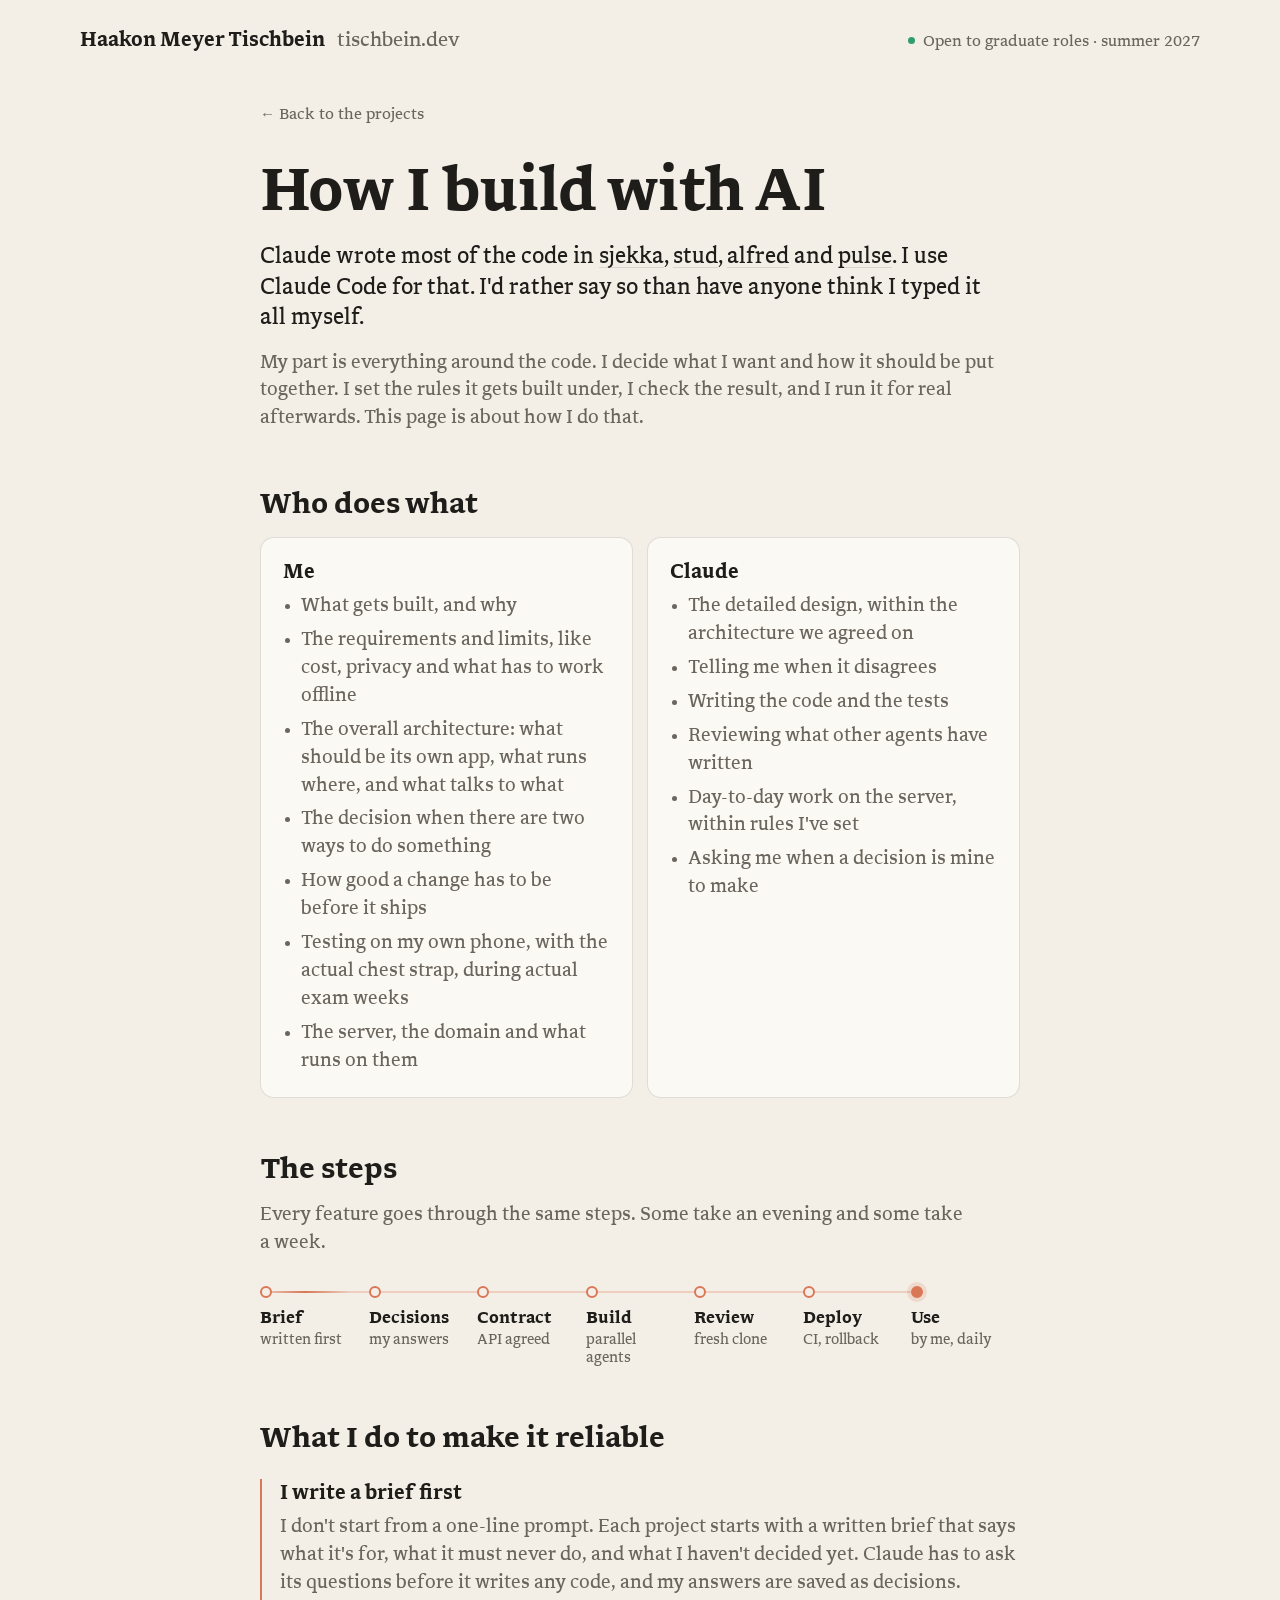
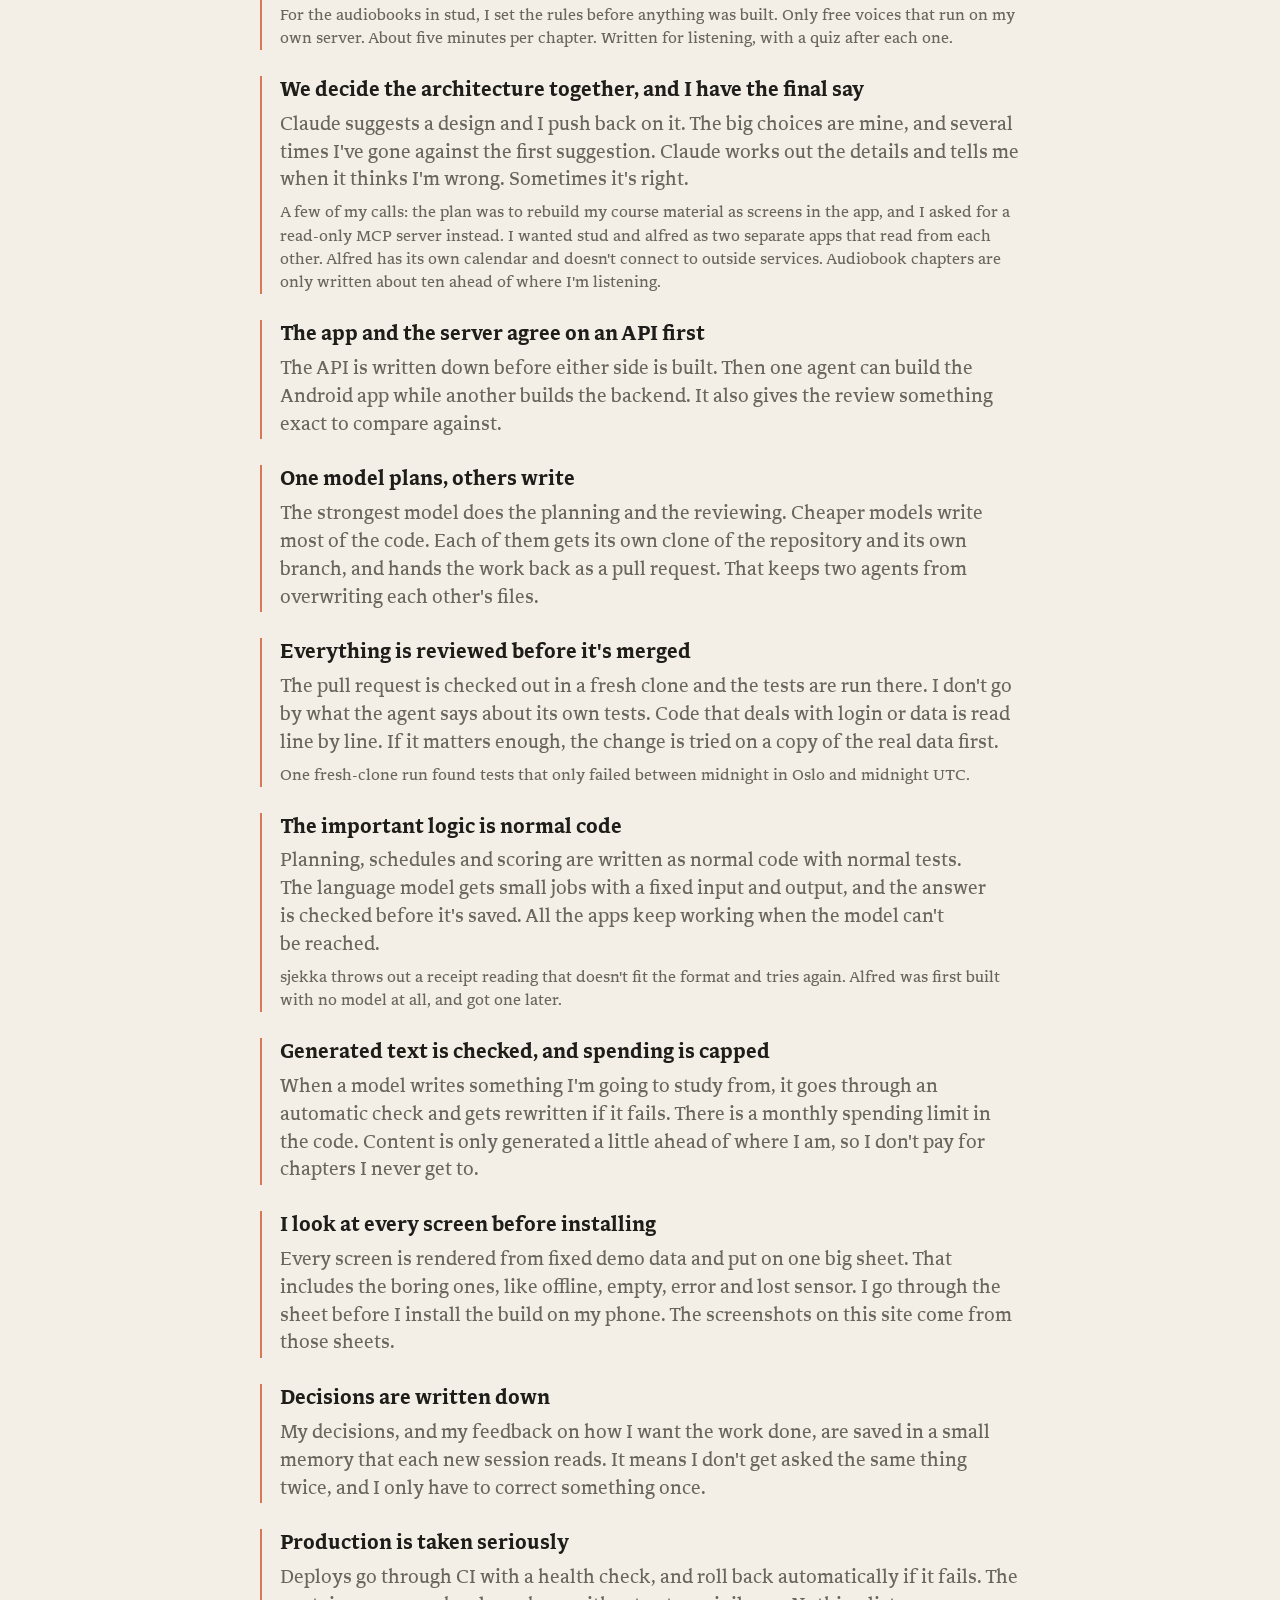
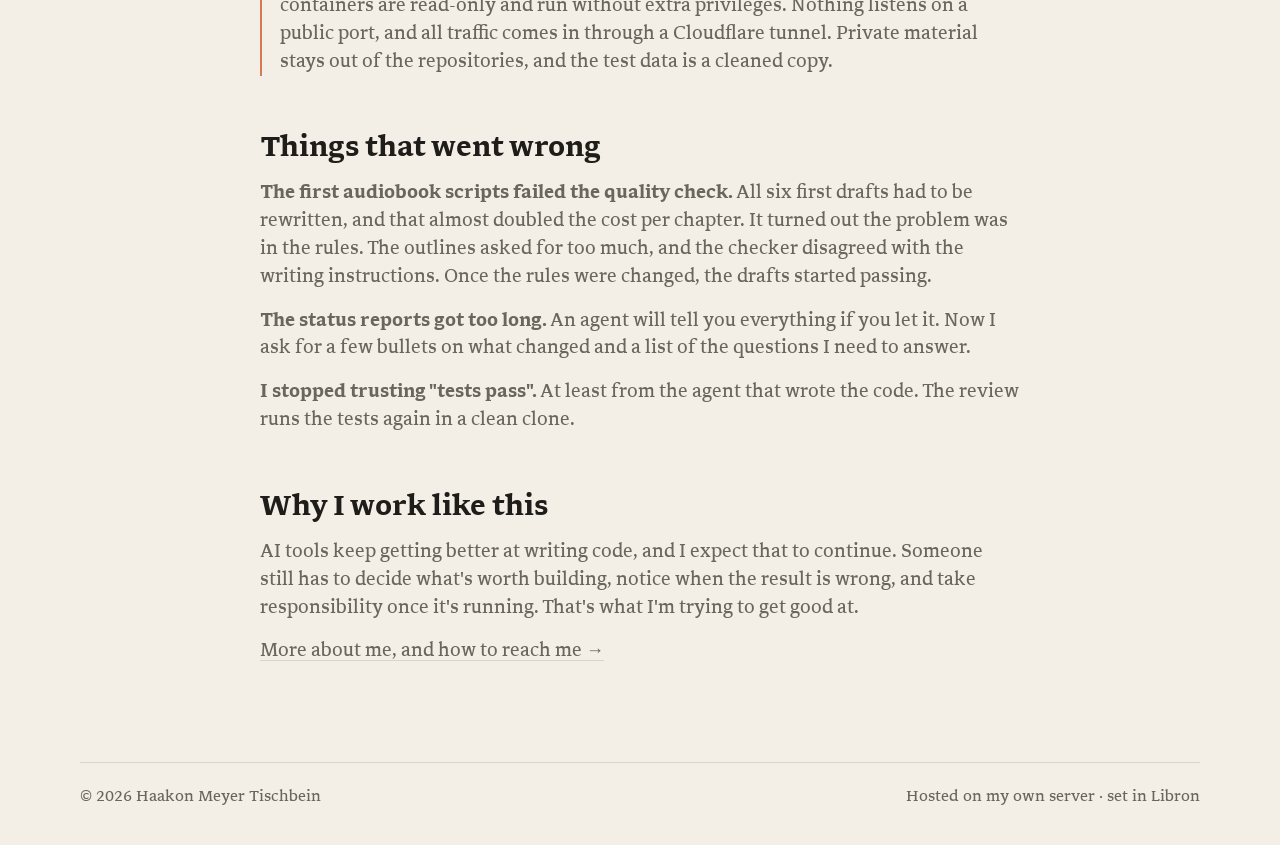
==== commit c8fe8916: "Rewrite the copy in a plainer, more personal voice Co-Authored-By: Claude Fable 5.2 <noreply@anthrop" ====
--- a/ai/index.html
+++ b/ai/index.html
@@ -4,11 +4,11 @@
     <meta charset="UTF-8">
     <meta name="viewport" content="width=device-width, initial-scale=1.0">
     <title>How I build with AI · Haakon Meyer Tischbein</title>
-    <meta name="description" content="Most of the code in my apps is written by Claude. This is the process I use to keep ownership of the result: briefs, contracts, isolated agents, review, and production discipline.">
+    <meta name="description" content="Claude wrote most of the code in my apps. This is how I work with it, what I decide myself, and what went wrong along the way.">
     <meta name="theme-color" content="#f3efe7">
     <link rel="icon" type="image/svg+xml" href="../static/favicon.svg?v=3">
     <link rel="preload" href="../static/fonts/Libron-Regular.woff2" as="font" type="font/woff2" crossorigin>
-    <link rel="stylesheet" href="../style.css?v=10">
+    <link rel="stylesheet" href="../style.css?v=13">
 </head>
 <body>
     <header class="top">
@@ -19,96 +19,97 @@
     <main class="article">
         <a class="back" href="../#ai">← Back to the projects</a>
         <h1>How I build with AI</h1>
-        <p class="lede">Most of the code in <a href="../#sjekka">sjekka</a>, <a href="../#stud">stud</a>, <a href="../#alfred">alfred</a> and <a href="../#pulse">pulse</a> was written by Claude, through Claude Code. I would rather say that plainly than let anyone assume I typed it all.</p>
-        <p>What I bring is the part that decides whether AI-written software is any good: knowing what I want, deciding how it should be put together, setting the rules it is built under, checking the result, and running it for real. This page describes that process.</p>
+        <p class="lede">Claude wrote most of the code in <a href="../#sjekka">sjekka</a>, <a href="../#stud">stud</a>, <a href="../#alfred">alfred</a> and <a href="../#pulse">pulse</a>. I use Claude Code for that. I'd rather say so than have anyone think I typed it all myself.</p>
+        <p>My part is everything around the code. I decide what I want and how it should be put together. I set the rules it gets built under, I check the result, and I run it for real afterwards. This page is about how I do that.</p>
 
         <h2>Who does what</h2>
         <div class="split">
             <div class="box">
-                <h3>Mine</h3>
+                <h3>Me</h3>
                 <ul>
                     <li>What gets built, and why</li>
-                    <li>Requirements and hard constraints: cost, privacy, what must work offline</li>
-                    <li>The shape of the architecture: what is its own app, what runs where, what talks to what</li>
-                    <li>The call whenever the design forks</li>
-                    <li>The standard a change has to meet before it ships</li>
-                    <li>Testing on the real phone, with the real chest strap, in real exam weeks</li>
-                    <li>The server, the domain and everything that runs on them</li>
+                    <li>The requirements and limits, like cost, privacy and what has to work offline</li>
+                    <li>The overall architecture: what should be its own app, what runs where, and what talks to what</li>
+                    <li>The decision when there are two ways to do something</li>
+                    <li>How good a change has to be before it ships</li>
+                    <li>Testing on my own phone, with the actual chest strap, during actual exam weeks</li>
+                    <li>The server, the domain and what runs on them</li>
                 </ul>
             </div>
             <div class="box">
-                <h3>Claude's</h3>
+                <h3>Claude</h3>
                 <ul>
-                    <li>Working out the detailed design inside that shape, and arguing back when it disagrees</li>
+                    <li>The detailed design, within the architecture we agreed on</li>
+                    <li>Telling me when it disagrees</li>
                     <li>Writing the code and the tests</li>
-                    <li>Reviewing other agents' work</li>
-                    <li>Routine operations on the server, inside rules I have set</li>
-                    <li>Asking me when something is mine to decide</li>
+                    <li>Reviewing what other agents have written</li>
+                    <li>Day-to-day work on the server, within rules I've set</li>
+                    <li>Asking me when a decision is mine to make</li>
                 </ul>
             </div>
         </div>
 
-        <h2>The loop</h2>
-        <p>Every feature goes through the same steps, whether it takes an evening or a week.</p>
+        <h2>The steps</h2>
+        <p>Every feature goes through the same steps. Some take an evening and some take a week.</p>
         <ol class="flow loop" style="--n:7" aria-label="The steps a feature goes through">
-                <li><b>Brief</b><span>written first</span></li><li><b>Decisions</b><span>my answers</span></li><li><b>Contract</b><span>API agreed</span></li><li><b>Build</b><span>parallel agents</span></li><li><b>Review</b><span>fresh clone</span></li><li><b>Deploy</b><span>CI, rollback</span></li><li><b>Use</b><span>by me, daily</span></li>
-            </ol>
+            <li><b>Brief</b><span>written first</span></li><li><b>Decisions</b><span>my answers</span></li><li><b>Contract</b><span>API agreed</span></li><li><b>Build</b><span>parallel agents</span></li><li><b>Review</b><span>fresh clone</span></li><li><b>Deploy</b><span>CI, rollback</span></li><li><b>Use</b><span>by me, daily</span></li>
+        </ol>
 
-        <h2>The techniques that make it reliable</h2>
+        <h2>What I do to make it reliable</h2>
         <div class="tech">
             <div>
-                <h3>Write the brief first</h3>
-                <p>Nothing starts from a one-line prompt. A project begins as a written brief: what it is for, what it must never do, what is undecided. The model has to ask me its open questions before it writes code, and my answers are recorded as decisions.</p>
-                <p class="ex">Example: for stud's audiobooks I set the rules up front. Free voices that run on my own server, about five minutes per chapter, written to be listened to, a quiz after each one.</p>
+                <h3>I write a brief first</h3>
+                <p>I don't start from a one-line prompt. Each project starts with a written brief that says what it's for, what it must never do, and what I haven't decided yet. Claude has to ask its questions before it writes any code, and my answers are saved as decisions.</p>
+                <p class="ex">For the audiobooks in stud, I set the rules before anything was built. Only free voices that run on my own server. About five minutes per chapter. Written for listening, with a quiz after each one.</p>
             </div>
             <div>
-                <h3>Decide the architecture together, and have the last word</h3>
-                <p>The model drafts a design and I push on it. The big structural choices are mine, and several of them overruled the first draft. The model fills in the detail and tells me when it thinks I am wrong; sometimes it is right.</p>
-                <p class="ex">Examples: my course material was going to be rebuilt as app screens, and I had it exposed as a read-only MCP server instead. stud and alfred are separate apps that read from each other because I did not want one large app. Alfred owns its own calendar with no outside integrations. Audiobook chapters are only written about ten ahead of where I am listening.</p>
+                <h3>We decide the architecture together, and I have the final say</h3>
+                <p>Claude suggests a design and I push back on it. The big choices are mine, and several times I've gone against the first suggestion. Claude works out the details and tells me when it thinks I'm wrong. Sometimes it's right.</p>
+                <p class="ex">A few of my calls: the plan was to rebuild my course material as screens in the app, and I asked for a read-only MCP server instead. I wanted stud and alfred as two separate apps that read from each other. Alfred has its own calendar and doesn't connect to outside services. Audiobook chapters are only written about ten ahead of where I'm listening.</p>
             </div>
             <div>
-                <h3>Put a contract between the parts</h3>
-                <p>The app and the server agree on a documented API before either is built. That lets one agent build the Android side while another builds the backend, and it gives the review something exact to check against.</p>
+                <h3>The app and the server agree on an API first</h3>
+                <p>The API is written down before either side is built. Then one agent can build the Android app while another builds the backend. It also gives the review something exact to compare against.</p>
             </div>
             <div>
-                <h3>One orchestrator, several workers, separate clones</h3>
-                <p>The strongest model plans and reviews. Cheaper models do the bulk of the writing. Each worker gets its own clone of the repository and its own branch, and its work comes back as a pull request, so two agents can never trample each other's files.</p>
+                <h3>One model plans, others write</h3>
+                <p>The strongest model does the planning and the reviewing. Cheaper models write most of the code. Each of them gets its own clone of the repository and its own branch, and hands the work back as a pull request. That keeps two agents from overwriting each other's files.</p>
             </div>
             <div>
-                <h3>Nothing merges unreviewed</h3>
-                <p>A pull request is checked out into a fresh clone and the tests are run there, not trusted from the agent's own report. Code that touches authentication or data is read line by line. Where it matters, the change is tried against a copy of real data first.</p>
-                <p class="ex">Example: a fresh-clone run caught tests that only failed between midnight in Oslo and midnight UTC.</p>
+                <h3>Everything is reviewed before it's merged</h3>
+                <p>The pull request is checked out in a fresh clone and the tests are run there. I don't go by what the agent says about its own tests. Code that deals with login or data is read line by line. If it matters enough, the change is tried on a copy of the real data first.</p>
+                <p class="ex">One fresh-clone run found tests that only failed between midnight in Oslo and midnight UTC.</p>
             </div>
             <div>
-                <h3>Keep the core deterministic</h3>
-                <p>Planning rules, schedules and scoring are ordinary code with ordinary tests. Language models get narrow jobs with typed inputs and outputs, and their answers are validated before anything is stored. Every app keeps working when the model is unreachable.</p>
-                <p class="ex">Example: sjekka rejects a receipt reading that does not fit its schema and retries it. Alfred was built to run with no model at all, and gained one afterwards.</p>
+                <h3>The important logic is normal code</h3>
+                <p>Planning, schedules and scoring are written as normal code with normal tests. The language model gets small jobs with a fixed input and output, and the answer is checked before it's saved. All the apps keep working when the model can't be reached.</p>
+                <p class="ex">sjekka throws out a receipt reading that doesn't fit the format and tries again. Alfred was first built with no model at all, and got one later.</p>
             </div>
             <div>
-                <h3>Check generated content automatically, and cap the cost</h3>
-                <p>Text written by a model for me to learn from goes through an automatic check and is rewritten if it fails. Spending has a monthly ceiling in code, and work is only generated a little ahead of where I actually am.</p>
+                <h3>Generated text is checked, and spending is capped</h3>
+                <p>When a model writes something I'm going to study from, it goes through an automatic check and gets rewritten if it fails. There is a monthly spending limit in the code. Content is only generated a little ahead of where I am, so I don't pay for chapters I never get to.</p>
             </div>
             <div>
-                <h3>Look at every screen before the phone does</h3>
-                <p>Each screen is rendered from fixed demo data into a contact sheet, including the dull states: offline, empty, error, sensor lost. I review the sheet, then install the build. The screenshots on this site come from those renders.</p>
+                <h3>I look at every screen before installing</h3>
+                <p>Every screen is rendered from fixed demo data and put on one big sheet. That includes the boring ones, like offline, empty, error and lost sensor. I go through the sheet before I install the build on my phone. The screenshots on this site come from those sheets.</p>
             </div>
             <div>
-                <h3>Write decisions down so they stick</h3>
-                <p>What I decide, and feedback I give on how the work should be done, is saved to a small memory that every new session reads. I do not answer the same question twice, and a correction made once stays made.</p>
+                <h3>Decisions are written down</h3>
+                <p>My decisions, and my feedback on how I want the work done, are saved in a small memory that each new session reads. It means I don't get asked the same thing twice, and I only have to correct something once.</p>
             </div>
             <div>
-                <h3>Treat production as production</h3>
-                <p>Deploys go through CI with a health check and automatic rollback. Containers run read-only with no extra privileges, nothing listens on a public port, and all traffic arrives through a Cloudflare tunnel. Private material is kept out of the repositories, and test data is a cleaned copy.</p>
+                <h3>Production is taken seriously</h3>
+                <p>Deploys go through CI with a health check, and roll back automatically if it fails. The containers are read-only and run without extra privileges. Nothing listens on a public port, and all traffic comes in through a Cloudflare tunnel. Private material stays out of the repositories, and the test data is a cleaned copy.</p>
             </div>
         </div>
 
-        <h2>What went wrong, and what I changed</h2>
-        <p><b>The first audiobook scripts all failed their own quality check.</b> Six out of six first drafts needed a rewrite, which nearly doubled the cost per chapter. The cause was in the rules, not the model: the outlines asked for too much and the checker contradicted the writing instructions. Fixing the rules fixed the drafts.</p>
-        <p><b>Long status reports were noise.</b> Agents are happy to report everything. I now ask for a few bullets of what changed and a numbered list of questions that need me, and nothing else.</p>
-        <p><b>An agent's "tests pass" is a claim, not a fact.</b> That is why the review runs them again somewhere clean.</p>
+        <h2>Things that went wrong</h2>
+        <p><b>The first audiobook scripts failed the quality check.</b> All six first drafts had to be rewritten, and that almost doubled the cost per chapter. It turned out the problem was in the rules. The outlines asked for too much, and the checker disagreed with the writing instructions. Once the rules were changed, the drafts started passing.</p>
+        <p><b>The status reports got too long.</b> An agent will tell you everything if you let it. Now I ask for a few bullets on what changed and a list of the questions I need to answer.</p>
+        <p><b>I stopped trusting "tests pass".</b> At least from the agent that wrote the code. The review runs the tests again in a clean clone.</p>
 
-        <h2>Why I work this way</h2>
-        <p>The tools will keep getting better at writing code. The parts that stay human are deciding what is worth building, noticing when the result is wrong, and being responsible for it once it is running. Those are the parts I practise.</p>
+        <h2>Why I work like this</h2>
+        <p>AI tools keep getting better at writing code, and I expect that to continue. Someone still has to decide what's worth building, notice when the result is wrong, and take responsibility once it's running. That's what I'm trying to get good at.</p>
         <p><a href="../#about">More about me, and how to reach me →</a></p>
     </main>
 
--- a/style.css
+++ b/style.css
@@ -157,6 +157,7 @@
   font-size: 13px;
   font-weight: 700;
 }
+.panel h2 { margin-bottom: 18px !important; }
 .panel h1, .panel h2 {
   margin: 0 0 14px;
   font-size: clamp(38px, 5vw, 56px);
@@ -176,7 +177,16 @@
   color: var(--soft);
 }
 .lede:has(+ .sub) { margin-bottom: 12px; }
-.sub { max-width: 38em; margin: 0 0 4px; color: var(--soft); }
+.sub { max-width: 38em; margin: 0 0 24px; color: var(--soft); }
+#about .sub { margin-bottom: 4px; }
+.whylabel {
+  margin: 0 0 6px;
+  font-size: 13px;
+  font-weight: 700;
+  letter-spacing: 0.09em;
+  text-transform: uppercase;
+  color: color-mix(in srgb, var(--accent) 80%, var(--text));
+}
 .panel h3.first { margin-top: 26px; }
 .lede {
   max-width: 36em;
@@ -205,6 +215,17 @@
 }
 .shots figcaption { margin-top: 10px; font-size: 14px; color: var(--soft); text-align: center; }
 .note { margin: 0 0 26px; font-size: 14px; color: var(--soft); }
+
+.webshots {
+  display: grid;
+  grid-template-columns: minmax(0, 1fr);
+  gap: 18px;
+  margin: 0 0 22px;
+}
+.webshots figure { margin: 0; }
+.webshots .browser { margin: 0; }
+.webshots img { display: block; width: 100%; height: auto; }
+.webshots figcaption { margin-top: 10px; font-size: 14px; color: var(--soft); text-align: center; }
 
 /* browser frame for the sjekka recording */
 .browser {
